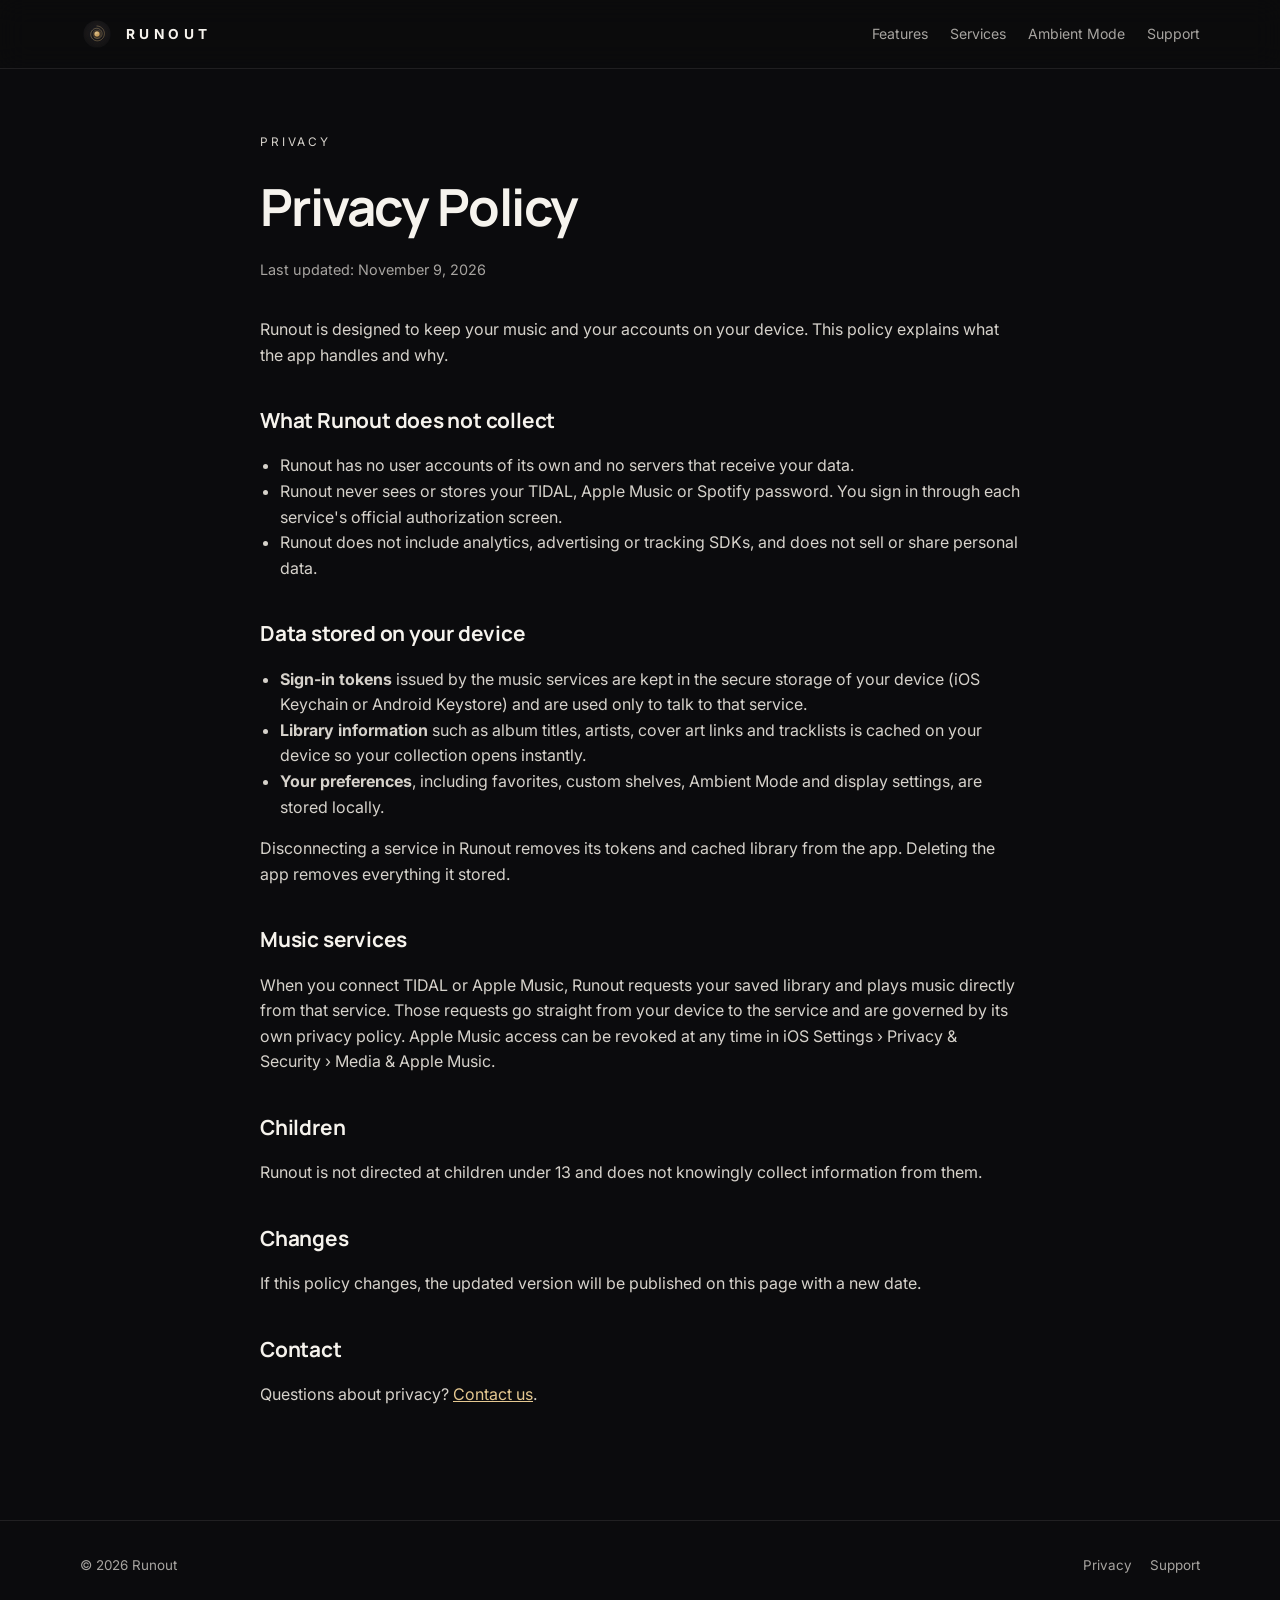
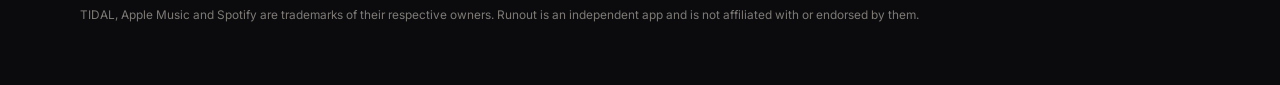
==== privacy.html @ c02cf85a "Launch Runout website: landing, privacy policy and support" ====
<!doctype html>
<html lang="en">
  <head>
    <meta charset="utf-8" />
    <meta name="viewport" content="width=device-width, initial-scale=1" />
    <title>Privacy Policy — Runout</title>
    <meta
      name="description"
      content="How Runout handles your data: no accounts, no tracking, tokens kept in your device secure storage."
    />
    <meta property="og:title" content="Runout — Every album, to the last groove" />
    <meta property="og:description" content="Your saved albums as a warm, physical-feeling record shelf on iPad and Android tablets." />
    <meta property="og:image" content="assets/app-icon.png" />
    <link rel="icon" href="assets/favicon.png" />
    <link rel="preconnect" href="https://fonts.googleapis.com" />
    <link rel="preconnect" href="https://fonts.gstatic.com" crossorigin />
    <link href="https://fonts.googleapis.com/css2?family=Inter:wght@400;500;600&family=Manrope:wght@300;600;700;800&display=swap" rel="stylesheet" />
    <link rel="stylesheet" href="assets/styles.css" />
  </head>
  <body>
    <header class="site-header">
      <div class="wrap">
        <a class="brand" href="./"><img src="assets/runout-mark.svg" alt="" /><span>RUNOUT</span></a>
        <nav class="site-nav" aria-label="Main">
          <a href="./#features">Features</a>
          <a href="./#services">Services</a>
          <a href="./#ambient">Ambient Mode</a>
          <a href="support.html">Support</a>
        </nav>
      </div>
    </header>

    <main class="doc"><div class="wrap">
        <p class="eyebrow">Privacy</p>
        <h1>Privacy Policy</h1>
        <p class="updated">Last updated: November 9, 2026</p>
        <p>Runout is designed to keep your music and your accounts on your device. This policy explains what the app handles and why.</p>

        <h2>What Runout does not collect</h2>
        <ul>
          <li>Runout has no user accounts of its own and no servers that receive your data.</li>
          <li>Runout never sees or stores your TIDAL, Apple Music or Spotify password. You sign in through each service's official authorization screen.</li>
          <li>Runout does not include analytics, advertising or tracking SDKs, and does not sell or share personal data.</li>
        </ul>

        <h2>Data stored on your device</h2>
        <ul>
          <li><strong>Sign-in tokens</strong> issued by the music services are kept in the secure storage of your device (iOS Keychain or Android Keystore) and are used only to talk to that service.</li>
          <li><strong>Library information</strong> such as album titles, artists, cover art links and tracklists is cached on your device so your collection opens instantly.</li>
          <li><strong>Your preferences</strong>, including favorites, custom shelves, Ambient Mode and display settings, are stored locally.</li>
        </ul>
        <p>Disconnecting a service in Runout removes its tokens and cached library from the app. Deleting the app removes everything it stored.</p>

        <h2>Music services</h2>
        <p>
          When you connect TIDAL or Apple Music, Runout requests your saved library and plays music directly from that
          service. Those requests go straight from your device to the service and are governed by its own privacy policy.
          Apple Music access can be revoked at any time in iOS Settings › Privacy &amp; Security › Media &amp; Apple Music.
        </p>

        <h2>Children</h2>
        <p>Runout is not directed at children under 13 and does not knowingly collect information from them.</p>

        <h2>Changes</h2>
        <p>If this policy changes, the updated version will be published on this page with a new date.</p>

        <h2>Contact</h2>
        <p>Questions about privacy? <a href="support.html">Contact us</a>.</p>
</div></main>

    <footer class="site-footer">
      <div class="wrap">
        <span>© 2026 Runout</span>
        <nav aria-label="Footer">
          <a href="privacy.html">Privacy</a>
          <a href="support.html">Support</a>
        </nav>
        <p class="legal-note">
          TIDAL, Apple Music and Spotify are trademarks of their respective owners. Runout is an independent app and is
          not affiliated with or endorsed by them.
        </p>
      </div>
    </footer>
  </body>
</html>
---- assets/styles.css ----
:root {
  --bg: #0b0b0d;
  --surface: #151517;
  --elevated: #1e1d20;
  --text: #f6f3ed;
  --muted: #a7a4a0;
  --gold: #d7ad65;
  --gold-soft: #e5c891;
  --line: rgb(246 243 237 / 9%);
  --line-strong: rgb(246 243 237 / 18%);
  --radius: 18px;
  --font-heading: 'Manrope', 'Inter', system-ui, sans-serif;
  --font-body: 'Inter', system-ui, -apple-system, 'Segoe UI', sans-serif;
  color-scheme: dark;
}

* { box-sizing: border-box; }

html { scroll-behavior: smooth; }

body {
  margin: 0;
  background: var(--bg);
  color: var(--text);
  font-family: var(--font-body);
  line-height: 1.6;
  -webkit-font-smoothing: antialiased;
}

a { color: var(--gold-soft); }
img { max-width: 100%; display: block; }

.wrap { width: min(1120px, calc(100% - 32px)); margin: 0 auto; }

/* Header */
.site-header {
  position: sticky;
  top: 0;
  z-index: 10;
  background: rgb(11 11 13 / 82%);
  backdrop-filter: blur(14px);
  border-bottom: 1px solid var(--line);
}
.site-header .wrap { display: flex; align-items: center; justify-content: space-between; height: 68px; }
.brand { display: inline-flex; align-items: center; gap: 12px; color: var(--text); text-decoration: none; }
.brand img { width: 34px; height: 34px; }
.brand span { font-weight: 700; letter-spacing: 0.32em; font-size: 0.86rem; }
.site-nav { display: flex; gap: 22px; }
.site-nav a { color: var(--muted); text-decoration: none; font-size: 0.88rem; }
.site-nav a:hover { color: var(--text); }

/* Hero */
.hero { position: relative; overflow: hidden; padding: 84px 0 64px; }
.hero::before {
  content: '';
  position: absolute;
  inset: -30% -10% auto;
  height: 620px;
  background: radial-gradient(circle at 50% 40%, rgb(215 173 101 / 16%), transparent 60%);
  pointer-events: none;
}
.hero .wrap { position: relative; display: grid; grid-template-columns: 1fr 1.15fr; gap: 56px; align-items: center; }
.eyebrow { margin: 0 0 14px; color: var(--gold); font-size: 0.74rem; letter-spacing: 0.24em; text-transform: uppercase; }
h1, h2, h3 { font-family: var(--font-heading); letter-spacing: -0.03em; margin: 0; }
.hero h1 { font-size: clamp(2.6rem, 6vw, 4.6rem); line-height: 1; }
.hero h1 em { font-style: normal; color: var(--gold-soft); }
.lead { margin: 22px 0 0; max-width: 34rem; color: var(--muted); font-size: 1.08rem; }
.cta-row { display: flex; flex-wrap: wrap; gap: 12px; margin-top: 32px; }
.button {
  display: inline-flex; align-items: center; gap: 10px; min-height: 48px; padding: 0 22px;
  border-radius: 99px; border: 1px solid var(--line-strong); color: var(--text);
  text-decoration: none; font-weight: 600; font-size: 0.92rem;
}
.button.primary { border-color: transparent; background: var(--gold); color: #17130d; box-shadow: 0 10px 34px rgb(215 173 101 / 22%); }
.availability { margin-top: 18px; color: var(--muted); font-size: 0.82rem; }

/* Device mock-up with fictional covers */
.device {
  position: relative;
  padding: 18px;
  border-radius: 34px;
  background: linear-gradient(160deg, #2a292c, #121214);
  box-shadow: 0 40px 90px rgb(0 0 0 / 60%), inset 0 0 0 1px rgb(255 255 255 / 6%);
}
.screen {
  aspect-ratio: 4 / 3;
  border-radius: 20px;
  overflow: hidden;
  background: #0d0d0f;
  display: grid;
  grid-template-rows: auto 1fr auto;
}
.screen-bar { display: flex; align-items: center; gap: 10px; padding: 14px 18px; border-bottom: 1px solid var(--line); }
.screen-bar img { width: 18px; height: 18px; }
.screen-bar b { font-size: 0.62rem; letter-spacing: 0.3em; }
.screen-bar i { margin-left: auto; font-style: normal; font-size: 0.56rem; color: var(--muted); }
.shelf { position: relative; display: flex; align-items: flex-end; gap: 6px; padding: 26px 18px 0; }
.shelf::after {
  content: ''; position: absolute; left: 0; right: 0; bottom: -10px; height: 12px;
  background: linear-gradient(180deg, #4a3524, #18120f); border-top: 1px solid #9b7044;
}
.spine {
  flex: 1; height: 168px; border-radius: 4px 4px 0 0; position: relative; overflow: hidden;
  box-shadow: inset 1px 0 rgb(255 255 255 / 18%), 4px 0 8px rgb(0 0 0 / 55%);
}
.spine::after {
  content: ''; position: absolute; inset: 0;
  background: linear-gradient(90deg, rgb(0 0 0 / 50%), transparent 30%, rgb(0 0 0 / 40%));
}
.spine.lift { transform: translateY(-10px); box-shadow: 0 0 0 1px var(--gold), 0 14px 30px rgb(0 0 0 / 60%); }
.c1 { background: radial-gradient(circle at 70% 25%, #e6ad8f, transparent 35%), linear-gradient(145deg, #965b4d, #151314); }
.c2 { background: radial-gradient(circle at 30% 70%, #9bb8b7, transparent 40%), linear-gradient(145deg, #39515a, #101112); }
.c3 { background: repeating-linear-gradient(0deg, transparent 0 9px, rgb(255 255 255 / 10%) 10px 11px), linear-gradient(145deg, #82663d, #141210); }
.c4 { background: radial-gradient(circle at 60% 35%, #b9a8ca, transparent 38%), linear-gradient(145deg, #514b60, #121113); }
.c5 { background: radial-gradient(circle at 40% 30%, #d0b28c, transparent 30%), linear-gradient(145deg, #7b5f50, #141212); }
.c6 { background: repeating-linear-gradient(90deg, transparent 0 7px, rgb(255 255 255 / 9%) 8px 9px), linear-gradient(145deg, #48604e, #101211); }
.c7 { background: radial-gradient(circle at 50% 60%, #c6cbd0, transparent 34%), linear-gradient(145deg, #5d646a, #111213); }
.c8 { background: radial-gradient(circle at 75% 70%, #e1c17e, transparent 36%), linear-gradient(145deg, #3d3a52, #111113); }
.mini-player {
  margin: 26px 18px 16px; display: flex; align-items: center; gap: 12px; padding: 10px 14px;
  border: 1px solid var(--line-strong); border-radius: 14px; background: #151517;
}
.mini-player .art { width: 34px; height: 34px; border-radius: 6px; }
.mini-player div { display: grid; line-height: 1.25; }
.mini-player strong { font-size: 0.66rem; }
.mini-player small { font-size: 0.56rem; color: var(--muted); }
.mini-player .play { margin-left: auto; width: 30px; height: 30px; border-radius: 50%; background: var(--gold); }

/* Sections */
section { padding: 80px 0; }
.section-head { max-width: 40rem; margin-bottom: 40px; }
.section-head h2 { font-size: clamp(1.9rem, 4vw, 2.8rem); line-height: 1.05; }
.section-head p { color: var(--muted); margin: 14px 0 0; }

.features { display: grid; grid-template-columns: repeat(3, 1fr); gap: 18px; }
.feature {
  padding: 26px; border: 1px solid var(--line); border-radius: var(--radius);
  background: linear-gradient(180deg, var(--surface), #111113);
}
.feature .icon {
  width: 42px; height: 42px; display: grid; place-items: center; border-radius: 12px;
  background: rgb(215 173 101 / 12%); color: var(--gold); font-size: 1.2rem; margin-bottom: 16px;
}
.feature h3 { font-size: 1.12rem; }
.feature p { margin: 8px 0 0; color: var(--muted); font-size: 0.94rem; }

.sources { display: grid; grid-template-columns: repeat(3, 1fr); gap: 18px; }
.source { padding: 24px; border-radius: var(--radius); border: 1px solid var(--line); background: var(--surface); }
.source h3 { font-size: 1.1rem; display: flex; align-items: center; gap: 10px; }
.source p { margin: 8px 0 0; color: var(--muted); font-size: 0.92rem; }
.tag { font-family: var(--font-body); font-size: 0.66rem; letter-spacing: 0.08em; text-transform: uppercase; padding: 3px 9px; border-radius: 99px; border: 1px solid var(--line-strong); color: var(--muted); }
.tag.gold { border-color: rgb(215 173 101 / 45%); color: var(--gold-soft); }

.ambient {
  position: relative; overflow: hidden; border-radius: 28px; padding: 64px 48px;
  background: radial-gradient(circle at 70% 30%, rgb(215 173 101 / 14%), transparent 50%), #08090a;
  border: 1px solid var(--line);
}
.ambient .float { position: absolute; width: 120px; aspect-ratio: 1; border-radius: 8px; opacity: 0.75; box-shadow: 0 24px 60px rgb(0 0 0 / 50%); animation: drift 16s ease-in-out infinite alternate; }
.ambient .f1 { right: 8%; top: 14%; }
.ambient .f2 { right: 26%; top: 52%; width: 90px; animation-duration: 21s; }
.ambient .f3 { right: 4%; bottom: 10%; width: 74px; animation-duration: 18s; }
.ambient .content { position: relative; max-width: 30rem; }
.ambient time { display: block; margin-top: 30px; font-family: var(--font-heading); font-weight: 300; font-size: 3.4rem; color: rgb(246 243 237 / 80%); }
@keyframes drift { to { transform: translate(-18px, 14px) rotate(2deg); } }

.cta-final { text-align: center; }
.cta-final img { width: 76px; margin: 0 auto 22px; }
.cta-final h2 { font-size: clamp(2rem, 4.5vw, 3rem); }
.cta-final p { color: var(--muted); max-width: 32rem; margin: 14px auto 0; }

/* Long-form pages (privacy, support) */
.doc { padding: 64px 0 96px; }
.doc .wrap { max-width: 760px; }
.doc h1 { font-size: clamp(2.2rem, 5vw, 3.2rem); }
.doc .updated { color: var(--muted); margin: 10px 0 36px; font-size: 0.9rem; }
.doc h2 { font-size: 1.3rem; margin: 36px 0 10px; letter-spacing: -0.01em; }
.doc p, .doc li { color: #d6d2cb; }
.doc ul { padding-left: 20px; }

/* Footer */
.site-footer { border-top: 1px solid var(--line); padding: 34px 0 48px; color: var(--muted); font-size: 0.84rem; }
.site-footer .wrap { display: flex; flex-wrap: wrap; gap: 18px; justify-content: space-between; align-items: center; }
.site-footer nav { display: flex; gap: 18px; }
.site-footer a { color: var(--muted); text-decoration: none; }
.site-footer a:hover { color: var(--text); }
.legal-note { width: 100%; font-size: 0.74rem; color: #7d7a76; }

@media (max-width: 900px) {
  .hero .wrap { grid-template-columns: 1fr; gap: 40px; }
  .features, .sources { grid-template-columns: 1fr; }
  .site-nav { display: none; }
  .spine { height: 120px; }
  .ambient { padding: 44px 24px 180px; }
  .ambient .f1 { top: auto; bottom: 30px; right: 50%; }
}

@media (prefers-reduced-motion: reduce) {
  html { scroll-behavior: auto; }
  .ambient .float { animation: none; }
}
.doc h3 { font-family: var(--font-heading); font-size: 1.02rem; margin: 22px 0 6px; letter-spacing: -0.01em; }
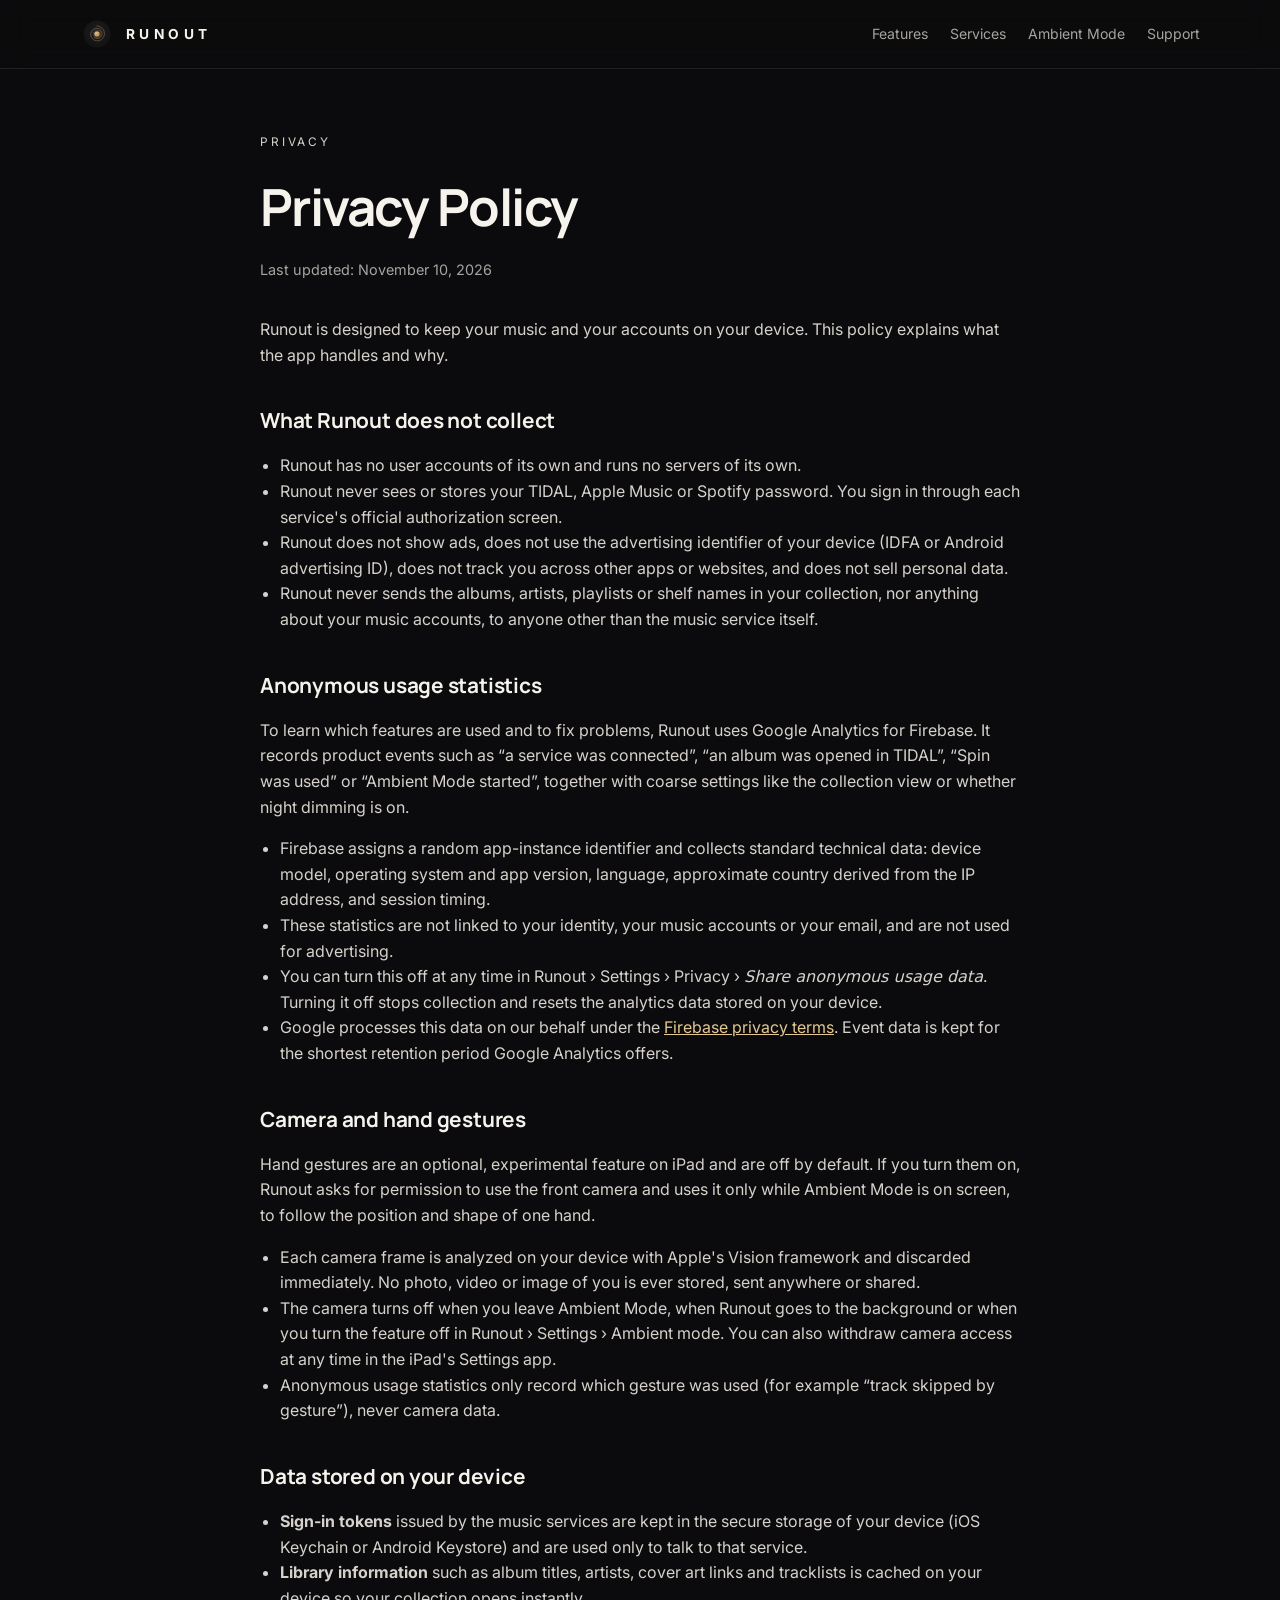
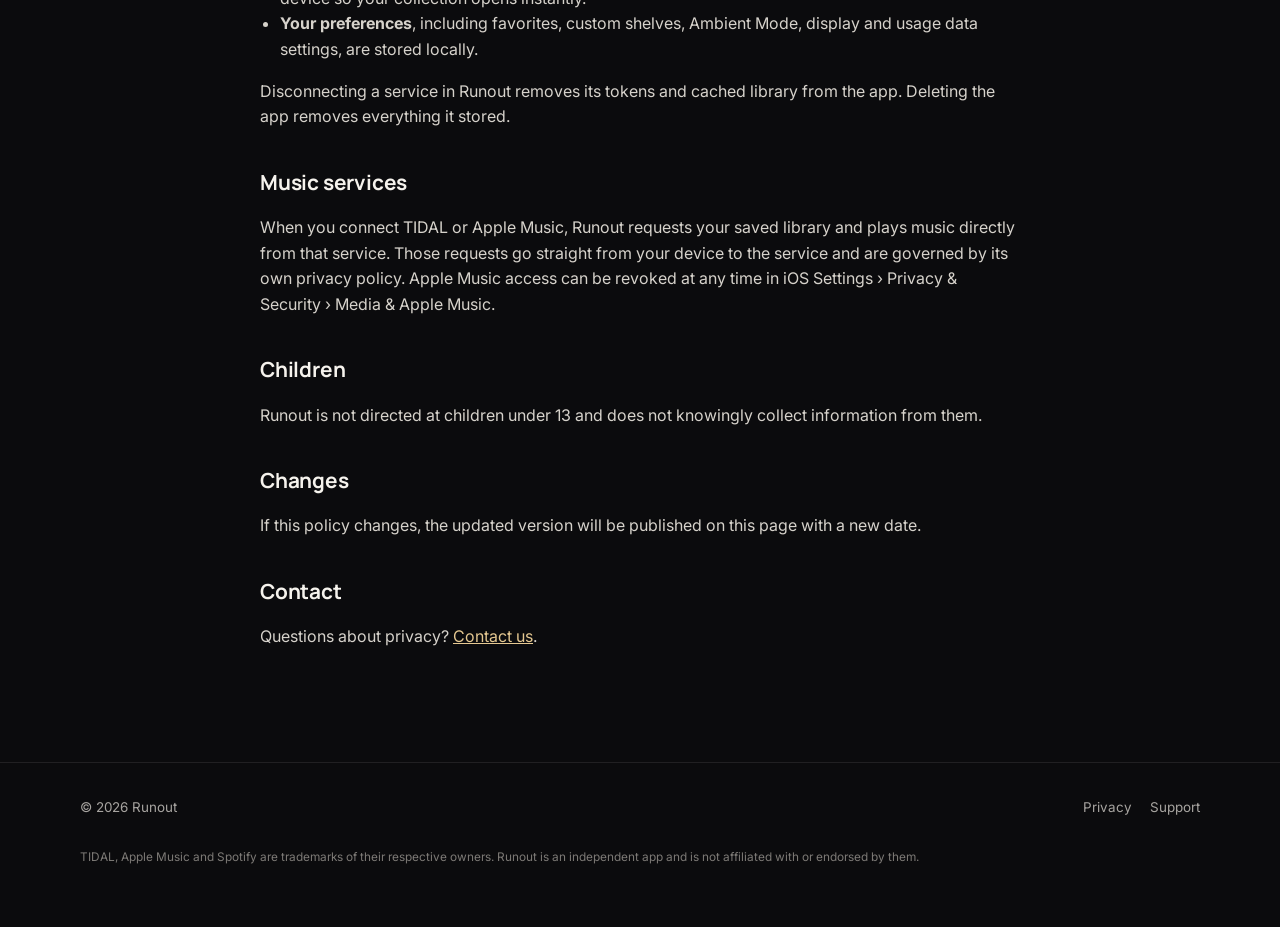
==== commit 3d2510ca: "Add hand gestures, Now Playing player and shelf photos to the site - New Hand gestures section for A" ====
--- a/privacy.html
+++ b/privacy.html
@@ -6,7 +6,7 @@
     <title>Privacy Policy — Runout</title>
     <meta
       name="description"
-      content="How Runout handles your data: no accounts, no tracking, tokens kept in your device secure storage."
+      content="How Runout handles your data: no accounts, no advertising tracking, optional anonymous usage statistics, tokens kept in your device secure storage."
     />
     <meta property="og:title" content="Runout — Every album, to the last groove" />
     <meta property="og:description" content="Your saved albums as a warm, physical-feeling record shelf on iPad and Android tablets." />
@@ -15,7 +15,7 @@
     <link rel="preconnect" href="https://fonts.googleapis.com" />
     <link rel="preconnect" href="https://fonts.gstatic.com" crossorigin />
     <link href="https://fonts.googleapis.com/css2?family=Inter:wght@400;500;600&family=Manrope:wght@300;600;700;800&display=swap" rel="stylesheet" />
-    <link rel="stylesheet" href="assets/styles.css" />
+    <link rel="stylesheet" href="assets/styles.css?v=3" />
   </head>
   <body>
     <header class="site-header">
@@ -33,21 +33,47 @@
     <main class="doc"><div class="wrap">
         <p class="eyebrow">Privacy</p>
         <h1>Privacy Policy</h1>
-        <p class="updated">Last updated: November 9, 2026</p>
+        <p class="updated">Last updated: November 10, 2026</p>
         <p>Runout is designed to keep your music and your accounts on your device. This policy explains what the app handles and why.</p>
 
         <h2>What Runout does not collect</h2>
         <ul>
-          <li>Runout has no user accounts of its own and no servers that receive your data.</li>
+          <li>Runout has no user accounts of its own and runs no servers of its own.</li>
           <li>Runout never sees or stores your TIDAL, Apple Music or Spotify password. You sign in through each service's official authorization screen.</li>
-          <li>Runout does not include analytics, advertising or tracking SDKs, and does not sell or share personal data.</li>
+          <li>Runout does not show ads, does not use the advertising identifier of your device (IDFA or Android advertising ID), does not track you across other apps or websites, and does not sell personal data.</li>
+          <li>Runout never sends the albums, artists, playlists or shelf names in your collection, nor anything about your music accounts, to anyone other than the music service itself.</li>
+        </ul>
+
+        <h2>Anonymous usage statistics</h2>
+        <p>
+          To learn which features are used and to fix problems, Runout uses Google Analytics for Firebase. It records
+          product events such as “a service was connected”, “an album was opened in TIDAL”, “Spin was used” or “Ambient
+          Mode started”, together with coarse settings like the collection view or whether night dimming is on.
+        </p>
+        <ul>
+          <li>Firebase assigns a random app-instance identifier and collects standard technical data: device model, operating system and app version, language, approximate country derived from the IP address, and session timing.</li>
+          <li>These statistics are not linked to your identity, your music accounts or your email, and are not used for advertising.</li>
+          <li>You can turn this off at any time in Runout › Settings › Privacy › <em>Share anonymous usage data</em>. Turning it off stops collection and resets the analytics data stored on your device.</li>
+          <li>Google processes this data on our behalf under the <a href="https://firebase.google.com/support/privacy">Firebase privacy terms</a>. Event data is kept for the shortest retention period Google Analytics offers.</li>
+        </ul>
+
+        <h2 id="gestures">Camera and hand gestures</h2>
+        <p>
+          Hand gestures are an optional, experimental feature on iPad and are off by default. If you turn them on, Runout
+          asks for permission to use the front camera and uses it only while Ambient Mode is on screen, to follow the
+          position and shape of one hand.
+        </p>
+        <ul>
+          <li>Each camera frame is analyzed on your device with Apple's Vision framework and discarded immediately. No photo, video or image of you is ever stored, sent anywhere or shared.</li>
+          <li>The camera turns off when you leave Ambient Mode, when Runout goes to the background or when you turn the feature off in Runout › Settings › Ambient mode. You can also withdraw camera access at any time in the iPad's Settings app.</li>
+          <li>Anonymous usage statistics only record which gesture was used (for example “track skipped by gesture”), never camera data.</li>
         </ul>
 
         <h2>Data stored on your device</h2>
         <ul>
           <li><strong>Sign-in tokens</strong> issued by the music services are kept in the secure storage of your device (iOS Keychain or Android Keystore) and are used only to talk to that service.</li>
           <li><strong>Library information</strong> such as album titles, artists, cover art links and tracklists is cached on your device so your collection opens instantly.</li>
-          <li><strong>Your preferences</strong>, including favorites, custom shelves, Ambient Mode and display settings, are stored locally.</li>
+          <li><strong>Your preferences</strong>, including favorites, custom shelves, Ambient Mode, display and usage data settings, are stored locally.</li>
         </ul>
         <p>Disconnecting a service in Runout removes its tokens and cached library from the app. Deleting the app removes everything it stored.</p>
 
--- a/assets/styles.css
+++ b/assets/styles.css
@@ -200,3 +200,98 @@
   .ambient .float { animation: none; }
 }
 .doc h3 { font-family: var(--font-heading); font-size: 1.02rem; margin: 22px 0 6px; letter-spacing: -0.01em; }
+
+/* Real-looking covers (original artwork created for Runout) */
+.spine {
+  background-size: cover;
+  background-position: center;
+  display: block;
+}
+.spine b, .spine small {
+  position: absolute;
+  z-index: 1;
+  color: #fff;
+  text-shadow: 0 1px 3px #000, 0 0 9px rgb(0 0 0 / 85%);
+}
+.spine b {
+  top: 14px;
+  bottom: 30px;
+  left: 50%;
+  transform: translateX(-50%);
+  writing-mode: vertical-rl;
+  font-family: var(--font-heading);
+  font-size: 0.6rem;
+  font-weight: 700;
+  line-height: 1.1;
+  white-space: nowrap;
+  overflow: hidden;
+}
+.spine small {
+  left: 4px;
+  right: 4px;
+  bottom: 8px;
+  font-size: 0.4rem;
+  letter-spacing: 0.08em;
+  text-transform: uppercase;
+  text-align: center;
+  white-space: nowrap;
+  overflow: hidden;
+  text-overflow: ellipsis;
+}
+.mini-player img.art { object-fit: cover; }
+.ambient .float { object-fit: cover; }
+
+.device.wide .screen { aspect-ratio: 16 / 10; }
+.gallery-screen { grid-template-rows: auto 1fr; }
+.cover-grid {
+  display: grid;
+  grid-template-columns: repeat(5, 1fr);
+  gap: 16px;
+  padding: 18px 22px;
+  overflow: hidden;
+}
+.cover-grid figure { margin: 0; min-width: 0; }
+.cover-grid img { width: 100%; aspect-ratio: 1; border-radius: 6px; box-shadow: 0 10px 26px rgb(0 0 0 / 50%); }
+.cover-grid figcaption { margin-top: 8px; display: grid; }
+.cover-grid strong, .cover-grid small { overflow: hidden; text-overflow: ellipsis; white-space: nowrap; }
+.cover-grid strong { font-size: 0.68rem; }
+.cover-grid small { font-size: 0.56rem; color: var(--muted); }
+.art-note { margin-top: 16px; color: #7d7a76; font-size: 0.78rem; }
+
+@media (max-width: 900px) {
+  .cover-grid { grid-template-columns: repeat(3, 1fr); }
+  .cover-grid figure:nth-child(n + 7) { display: none; }
+  .spine b { font-size: 0.5rem; }
+}
+
+/* Photos */
+.photo { margin: 0; overflow: hidden; border-radius: 24px; border: 1px solid var(--line); box-shadow: 0 40px 90px rgb(0 0 0 / 55%); }
+.photo img { width: 100%; height: auto; }
+.photo-band { padding-top: 0; }
+
+/* Ambient Mode with photo */
+.ambient-split { display: grid; grid-template-columns: 1fr 1.05fr; gap: 48px; align-items: center; }
+.ambient-split .content { max-width: none; }
+.ambient-points { margin: 22px 0 0; padding: 0; list-style: none; display: grid; gap: 12px; color: var(--muted); font-size: 0.95rem; }
+.ambient-points strong { color: var(--text); }
+
+/* Hand gestures */
+.gesture-columns { display: grid; grid-template-columns: repeat(2, 1fr); gap: 18px; }
+.gesture-group { padding: 26px; border-radius: var(--radius); border: 1px solid var(--line); background: var(--surface); }
+.gesture-group h3 { font-size: 1.1rem; margin-bottom: 16px; }
+.gestures { margin: 0; padding: 0; list-style: none; display: grid; gap: 16px; }
+.gestures li { display: flex; gap: 16px; align-items: flex-start; }
+.gestures .hand {
+  flex: none; display: grid; place-items: center; width: 46px; height: 46px; border-radius: 50%;
+  border: 1px solid rgb(215 173 101 / 45%); background: rgb(215 173 101 / 8%); font-size: 1.3rem;
+}
+.gestures strong { display: block; font-size: 0.98rem; }
+.gestures p { margin: 2px 0 0; color: var(--muted); font-size: 0.9rem; }
+.gesture-privacy { margin: 22px 0 0; max-width: 46rem; color: var(--muted); font-size: 0.88rem; }
+
+@media (max-width: 900px) {
+  .ambient-split { grid-template-columns: 1fr; gap: 32px; }
+  .ambient-split.ambient { padding: 40px 20px; }
+  .gesture-columns { grid-template-columns: 1fr; }
+  .gesture-group { padding: 20px; }
+}
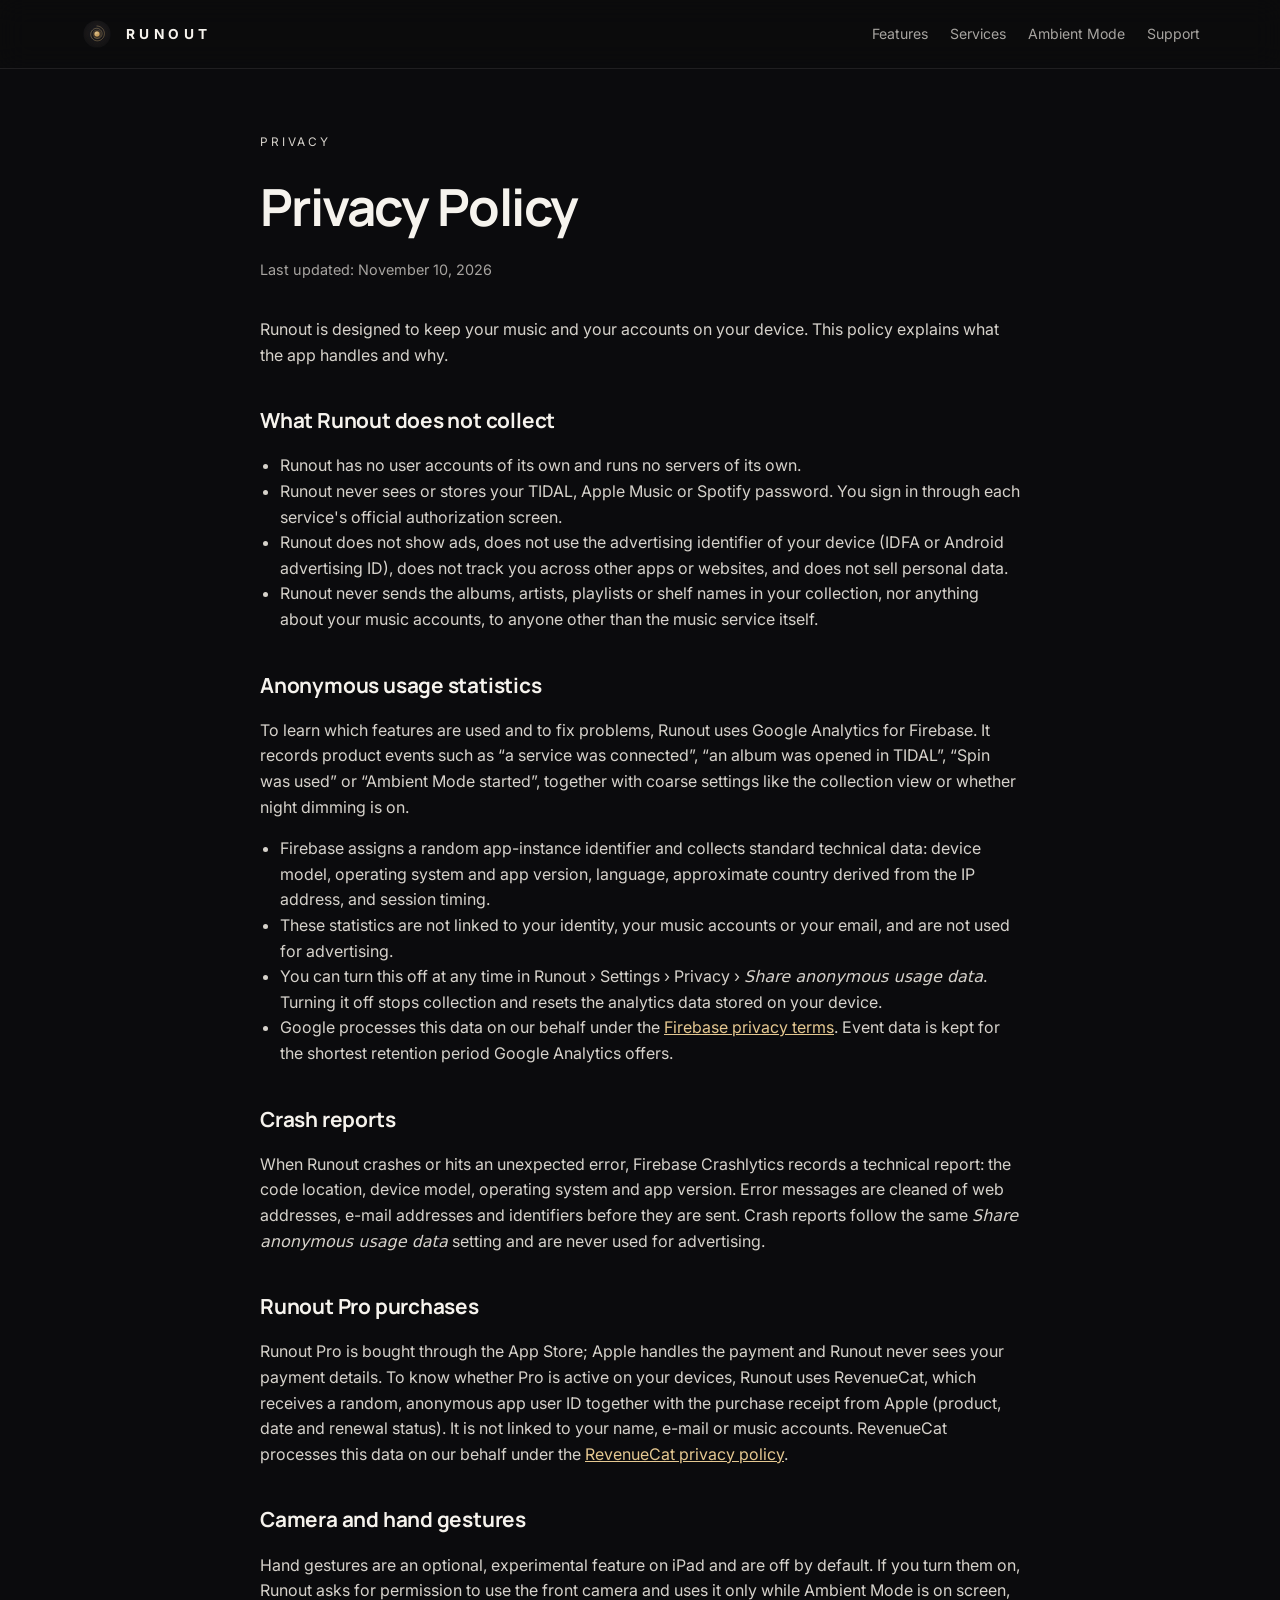
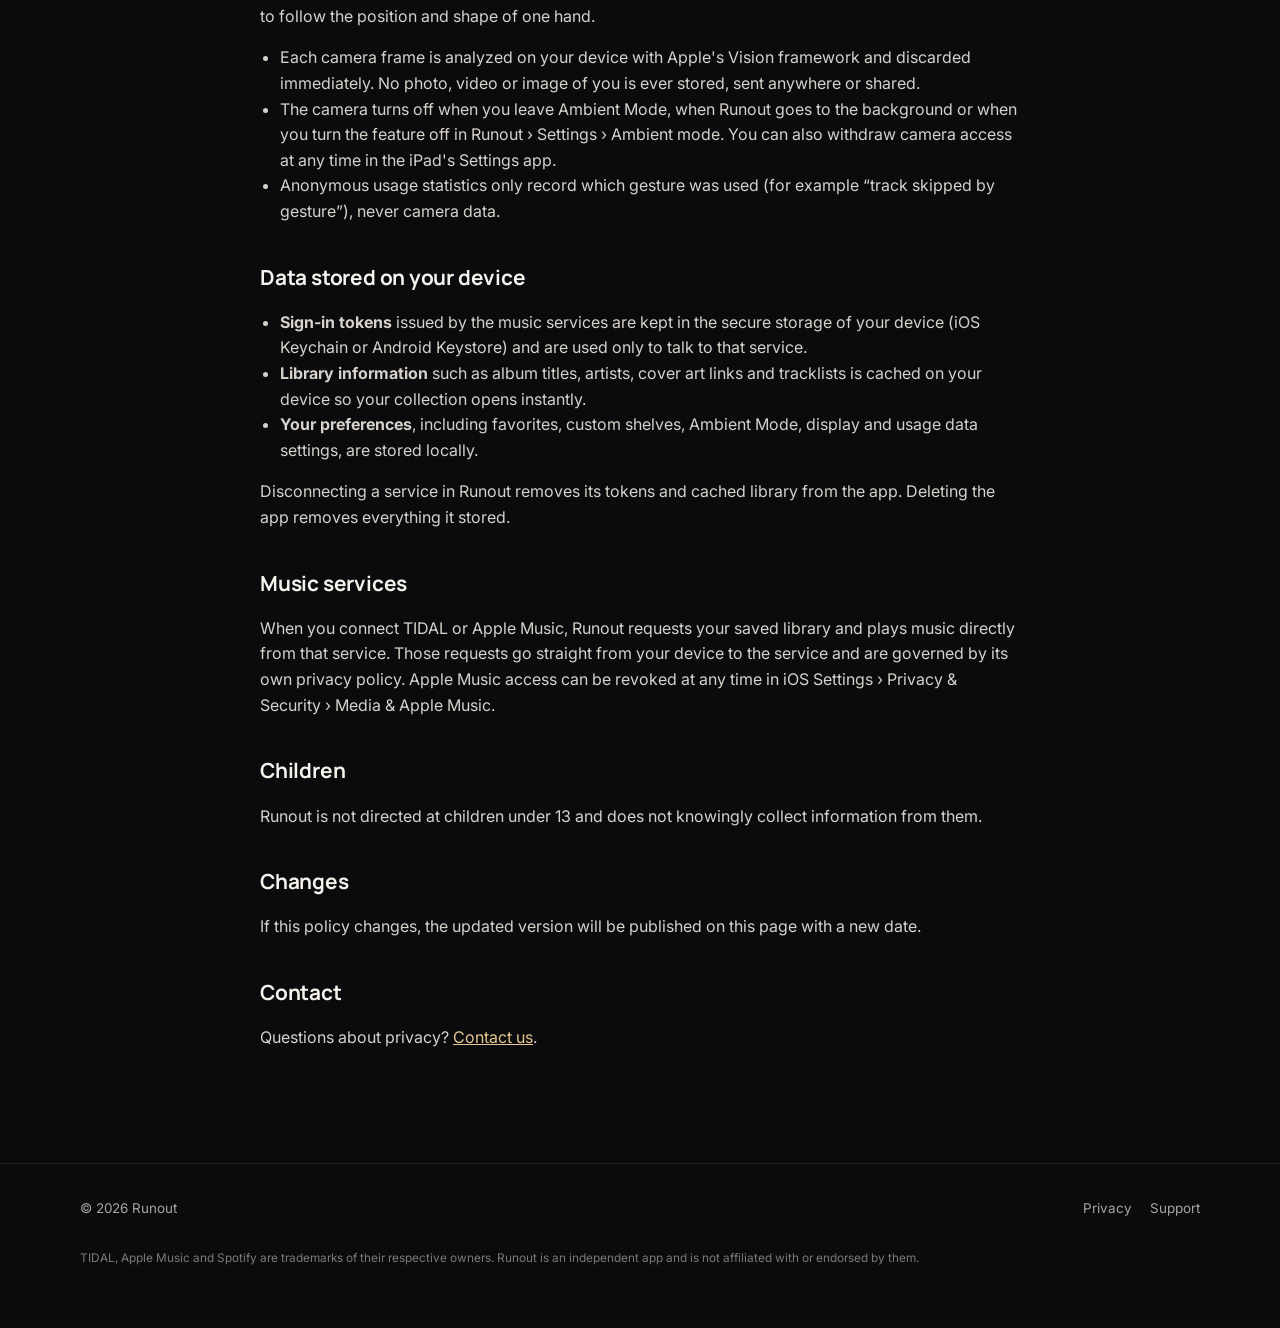
==== commit a7773ad2: "Explain crash reports and Runout Pro purchases in the privacy policy Co-Authored-By: Claude Opus 5.5" ====
--- a/privacy.html
+++ b/privacy.html
@@ -57,6 +57,23 @@
           <li>Google processes this data on our behalf under the <a href="https://firebase.google.com/support/privacy">Firebase privacy terms</a>. Event data is kept for the shortest retention period Google Analytics offers.</li>
         </ul>
 
+        <h2 id="crashes">Crash reports</h2>
+        <p>
+          When Runout crashes or hits an unexpected error, Firebase Crashlytics records a technical report: the code
+          location, device model, operating system and app version. Error messages are cleaned of web addresses, e-mail
+          addresses and identifiers before they are sent. Crash reports follow the same <em>Share anonymous usage data</em>
+          setting and are never used for advertising.
+        </p>
+
+        <h2 id="pro">Runout Pro purchases</h2>
+        <p>
+          Runout Pro is bought through the App Store; Apple handles the payment and Runout never sees your payment details.
+          To know whether Pro is active on your devices, Runout uses RevenueCat, which receives a random, anonymous app
+          user ID together with the purchase receipt from Apple (product, date and renewal status). It is not linked to your
+          name, e-mail or music accounts. RevenueCat processes this data on our behalf under the
+          <a href="https://www.revenuecat.com/privacy/">RevenueCat privacy policy</a>.
+        </p>
+
         <h2 id="gestures">Camera and hand gestures</h2>
         <p>
           Hand gestures are an optional, experimental feature on iPad and are off by default. If you turn them on, Runout
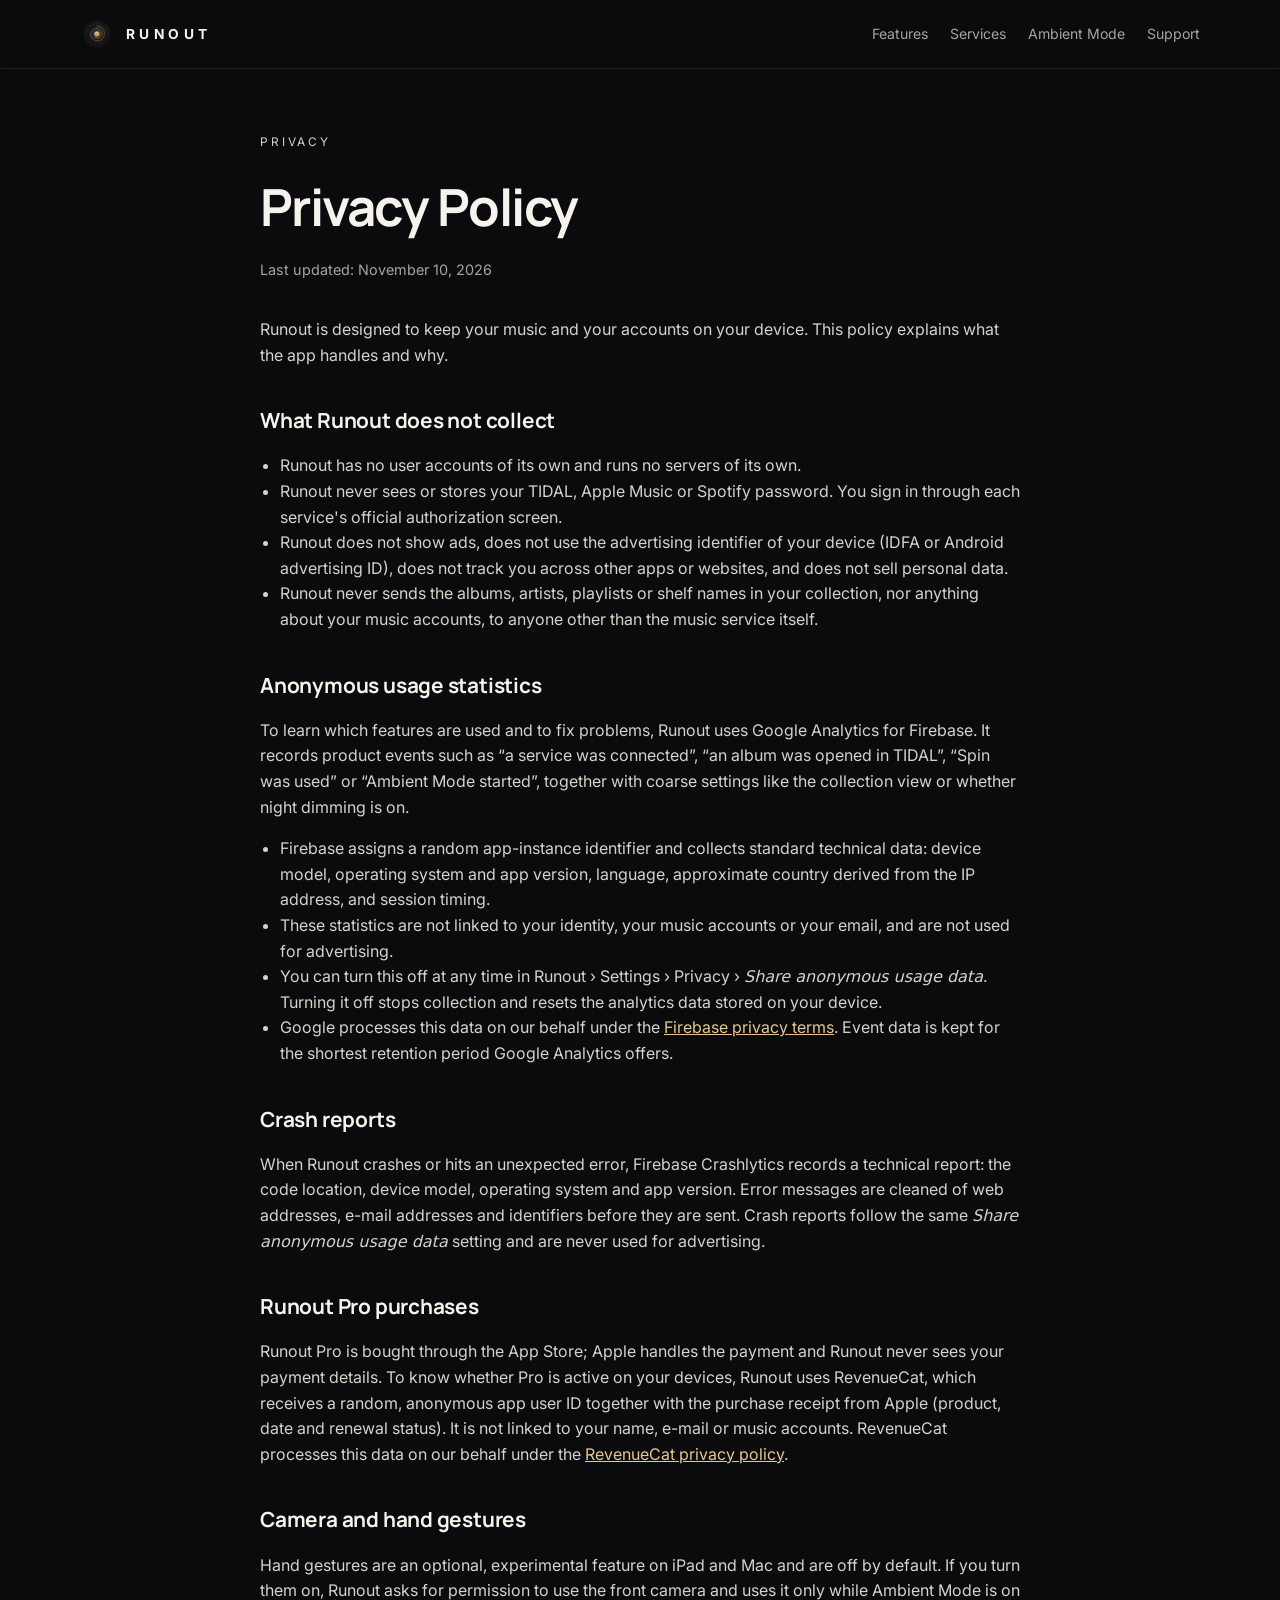
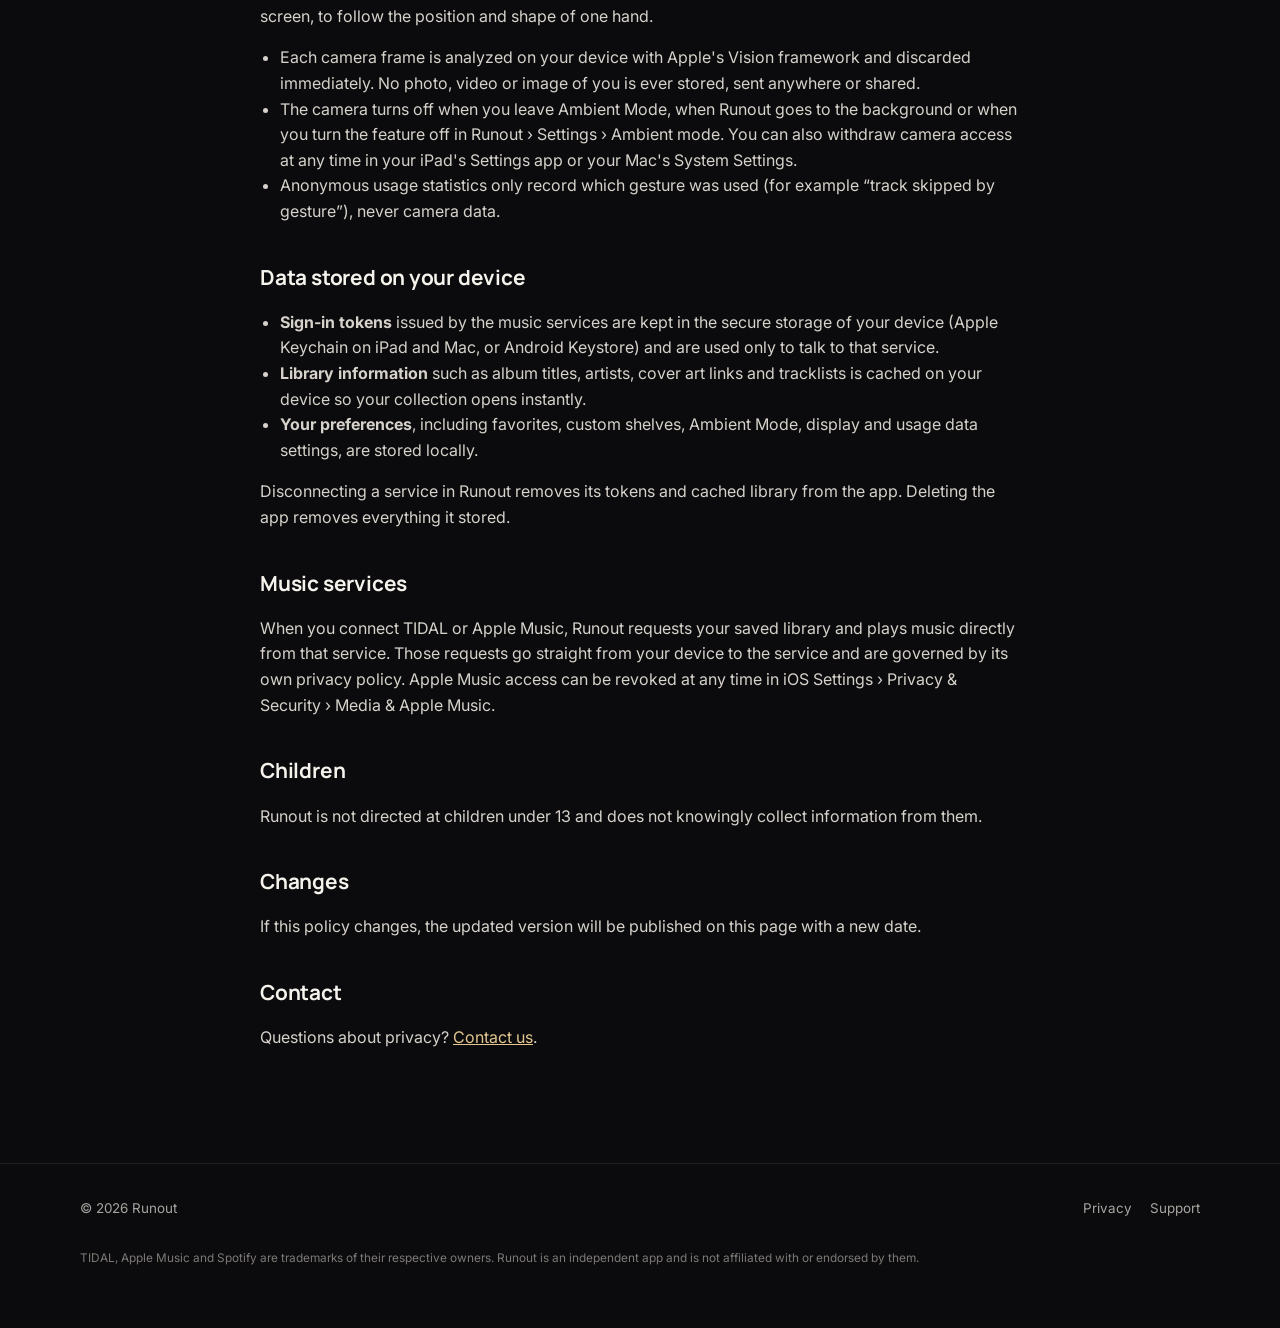
==== commit 037ce9a0: "Mention Mac support (Apple silicon) and add a Mac FAQ Co-Authored-By: Claude Opus 5.5 <noreply@anthr" ====
--- a/privacy.html
+++ b/privacy.html
@@ -9,7 +9,7 @@
       content="How Runout handles your data: no accounts, no advertising tracking, optional anonymous usage statistics, tokens kept in your device secure storage."
     />
     <meta property="og:title" content="Runout — Every album, to the last groove" />
-    <meta property="og:description" content="Your saved albums as a warm, physical-feeling record shelf on iPad and Android tablets." />
+    <meta property="og:description" content="Your saved albums as a warm, physical-feeling record shelf on iPad, Mac and Android tablets." />
     <meta property="og:image" content="assets/app-icon.png" />
     <link rel="icon" href="assets/favicon.png" />
     <link rel="preconnect" href="https://fonts.googleapis.com" />
@@ -76,19 +76,19 @@
 
         <h2 id="gestures">Camera and hand gestures</h2>
         <p>
-          Hand gestures are an optional, experimental feature on iPad and are off by default. If you turn them on, Runout
+          Hand gestures are an optional, experimental feature on iPad and Mac and are off by default. If you turn them on, Runout
           asks for permission to use the front camera and uses it only while Ambient Mode is on screen, to follow the
           position and shape of one hand.
         </p>
         <ul>
           <li>Each camera frame is analyzed on your device with Apple's Vision framework and discarded immediately. No photo, video or image of you is ever stored, sent anywhere or shared.</li>
-          <li>The camera turns off when you leave Ambient Mode, when Runout goes to the background or when you turn the feature off in Runout › Settings › Ambient mode. You can also withdraw camera access at any time in the iPad's Settings app.</li>
+          <li>The camera turns off when you leave Ambient Mode, when Runout goes to the background or when you turn the feature off in Runout › Settings › Ambient mode. You can also withdraw camera access at any time in your iPad's Settings app or your Mac's System Settings.</li>
           <li>Anonymous usage statistics only record which gesture was used (for example “track skipped by gesture”), never camera data.</li>
         </ul>
 
         <h2>Data stored on your device</h2>
         <ul>
-          <li><strong>Sign-in tokens</strong> issued by the music services are kept in the secure storage of your device (iOS Keychain or Android Keystore) and are used only to talk to that service.</li>
+          <li><strong>Sign-in tokens</strong> issued by the music services are kept in the secure storage of your device (Apple Keychain on iPad and Mac, or Android Keystore) and are used only to talk to that service.</li>
           <li><strong>Library information</strong> such as album titles, artists, cover art links and tracklists is cached on your device so your collection opens instantly.</li>
           <li><strong>Your preferences</strong>, including favorites, custom shelves, Ambient Mode, display and usage data settings, are stored locally.</li>
         </ul>
--- a/assets/styles.css
+++ b/assets/styles.css
@@ -176,7 +176,8 @@
 .doc .updated { color: var(--muted); margin: 10px 0 36px; font-size: 0.9rem; }
 .doc h2 { font-size: 1.3rem; margin: 36px 0 10px; letter-spacing: -0.01em; }
 .doc p, .doc li { color: #d6d2cb; }
-.doc ul { padding-left: 20px; }
+.doc ul, .doc ol { padding-left: 20px; }
+.doc ol li { margin-bottom: 6px; color: #d6d2cb; }
 
 /* Footer */
 .site-footer { border-top: 1px solid var(--line); padding: 34px 0 48px; color: var(--muted); font-size: 0.84rem; }
@@ -289,9 +290,13 @@
 .gestures p { margin: 2px 0 0; color: var(--muted); font-size: 0.9rem; }
 .gesture-privacy { margin: 22px 0 0; max-width: 46rem; color: var(--muted); font-size: 0.88rem; }
 
+/* Ambient Mode: text, then the wide promotional image */
+.ambient-stack { display: grid; gap: 40px; }
+.ambient-stack .content { max-width: 40rem; }
+
 @media (max-width: 900px) {
   .ambient-split { grid-template-columns: 1fr; gap: 32px; }
-  .ambient-split.ambient { padding: 40px 20px; }
+  .ambient-split.ambient, .ambient-stack.ambient { padding: 40px 20px; }
   .gesture-columns { grid-template-columns: 1fr; }
   .gesture-group { padding: 20px; }
 }
